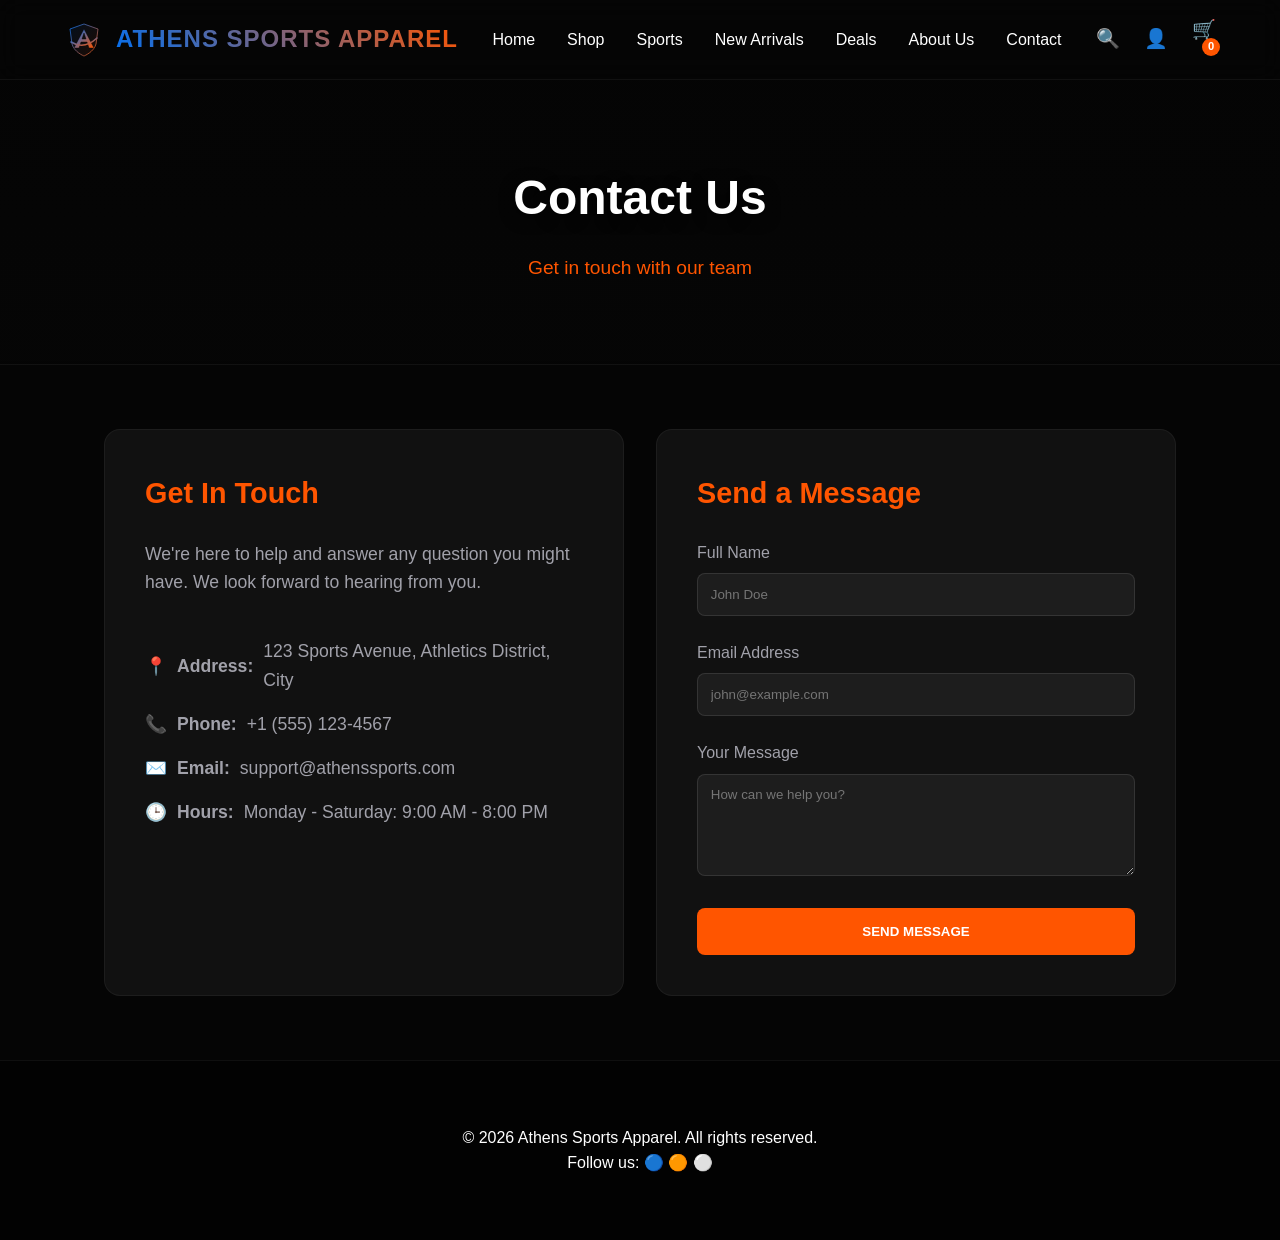
==== contact.html @ 91928bb5 "added new files" ====
<!DOCTYPE html>
<html lang="en">
<head>
    <meta charset="UTF-8">
    <meta name="viewport" content="width=device-width, initial-scale=1.0">
    <title>Contact Us - Athens Sports Apparel</title>
    <style>
        :root {
          --bg-color: #050505;
          --surface-color: #111111;
          --surface-hover: #1a1a1a;
          --text-main: #ffffff;
          --text-muted: #a1a1aa;
          --brand-blue: #0070f3;
          --brand-orange: #ff5500;
          --header-height: 80px;
          --transition: all 0.3s cubic-bezier(0.25, 0.8, 0.25, 1);
        }

        * { box-sizing: border-box; margin: 0; padding: 0; }
        body {
          font-family: 'Roboto', sans-serif;
          background-color: var(--bg-color);
          color: var(--text-main);
          line-height: 1.6;
          overflow-x: hidden;
          padding-top: var(--header-height);
        }

        /* HEADER */
        header {
          position: fixed; top: 0; left: 0; width: 100%; height: var(--header-height);
          display: flex; justify-content: space-between; align-items: center;
          padding: 0 5%; background: rgba(5, 5, 5, 0.8);
          backdrop-filter: blur(12px); z-index: 1000;
          border-bottom: 1px solid rgba(255, 255, 255, 0.05);
        }
        .logo-container { display: flex; align-items: center; gap: 12px; cursor: pointer; }
        .logo-img { width: 40px; height: 40px; transition: transform 0.3s ease; }
        .logo-container:hover .logo-img { transform: scale(1.1) rotate(-5deg); }
        .logo-text { font-size: 1.5rem; font-weight: 700; text-transform: uppercase; letter-spacing: 1px;
          background: linear-gradient(45deg, var(--brand-blue), var(--brand-orange));
          -webkit-background-clip: text; -webkit-text-fill-color: transparent; }
        nav ul { display: flex; list-style: none; gap: 2rem; }
        nav a { text-decoration: none; color: var(--text-main); font-weight: 500; transition: var(--transition); }
        nav a:hover { color: var(--brand-orange); }
        
        .icons { display: flex; gap: 1.5rem; align-items: center; font-size: 1.2rem; }
        .icons span { cursor: pointer; transition: var(--transition); position: relative;}
        .icons span:hover { transform: scale(1.1); color: var(--brand-blue); text-shadow: 0 0 10px rgba(0, 112, 243, 0.5); }
        .cart-count { position: absolute; top: -8px; right: -10px; background: var(--brand-orange); color: #fff; font-size: 0.7rem; font-weight: 700; width: 18px; height: 18px; display: flex; align-items: center; justify-content: center; border-radius: 50%; }

        /* PAGE HEADER */
        .page-header {
            padding: 5rem 5%; text-align: center;
            background: linear-gradient(rgba(5,5,5,0.7), rgba(5,5,5,0.9)), url('https://images.unsplash.com/photo-1518611012118-696072aa579a?auto=format&fit=crop&q=80') center/cover;
            border-bottom: 1px solid rgba(255,255,255,0.05);
        }
        .page-header h1 { font-size: 3rem; margin-bottom: 1rem; color: var(--text-main); text-shadow: 0 4px 15px rgba(0,0,0,0.8); }
        .page-header p { font-size: 1.2rem; color: var(--brand-orange); }
        
        .contact-container {
            display: flex;
            flex-wrap: wrap;
            padding: 4rem 5%;
            gap: 2rem;
            max-width: 1200px;
            margin: 0 auto;
        }
        
        .contact-info, .contact-form {
            flex: 1;
            min-width: 300px;
            background: var(--surface-color);
            padding: 2.5rem;
            border-radius: 16px;
            border: 1px solid rgba(255, 255, 255, 0.05);
        }

        .contact-info h2, .contact-form h2 {
            color: var(--brand-orange);
            margin-bottom: 1.5rem;
            font-size: 1.8rem;
        }

        .contact-info p {
            color: var(--text-muted);
            margin-bottom: 1rem;
            font-size: 1.1rem;
            display: flex;
            align-items: center;
            gap: 10px;
        }

        .form-group {
            margin-bottom: 1.5rem;
        }

        .form-group label {
            display: block;
            margin-bottom: 0.5rem;
            color: var(--text-muted);
        }

        .form-group input, .form-group textarea {
            width: 100%;
            padding: 0.8rem;
            background: rgba(255, 255, 255, 0.05);
            border: 1px solid rgba(255, 255, 255, 0.1);
            border-radius: 8px;
            color: var(--text-main);
            font-family: 'Roboto', sans-serif;
            transition: var(--transition);
        }

        .form-group input:focus, .form-group textarea:focus {
            outline: none;
            border-color: var(--brand-orange);
            background: rgba(255, 255, 255, 0.1);
        }

        .submit-btn {
            width: 100%;
            padding: 1rem;
            border: none;
            background: var(--brand-orange);
            color: white;
            font-weight: 700;
            text-transform: uppercase;
            border-radius: 8px;
            cursor: pointer;
            transition: var(--transition);
        }

        .submit-btn:hover {
            background: #ff7733;
            box-shadow: 0 4px 15px rgba(255, 85, 0, 0.4);
        }

        footer { background: #020202; padding: 4rem 5%; text-align: center; border-top: 1px solid rgba(255,255,255,0.05); margin-top: auto;}
        
        /* Layout fix to push footer to bottom if few products */
        body { min-height: 100vh; display: flex; flex-direction: column; }
    </style>
</head>
<body>
    <header>
        <div class="logo-container" onclick="window.location.href='dashboard.php'">
            <img src="logo.svg" alt="Athens Logo" class="logo-img">
            <div class="logo-text">Athens Sports Apparel</div>
        </div>
        <nav>
            <ul>
                <li><a href="dashboard.php">Home</a></li>
                <li><a href="category.php">Shop</a></li>
                <li><a href="dashboard.php#sports">Sports</a></li>
                <li><a href="category.php?sport=New%20Arrivals">New Arrivals</a></li>
                <li><a href="category.php?sport=Deals">Deals</a></li>
                <li><a href="about.html">About Us</a></li>
                <li><a href="contact.html">Contact</a></li>
            </ul>
        </nav>
        <div class="icons">
            <span class="search" id="search-icon">🔍</span>
            <span class="account" onclick="window.location.href='login.php'">👤</span>
            <span class="cart" onclick="window.location.href='cart.html'">🛒<span id="cart-count" class="cart-count">0</span></span>
        </div>
    </header>

    <div class="page-header">
        <h1>Contact Us</h1>
        <p>Get in touch with our team</p>
    </div>

    <div class="contact-container">
        <div class="contact-info">
            <h2>Get In Touch</h2>
            <p>We're here to help and answer any question you might have. We look forward to hearing from you.</p>
            <br>
            <p>📍 <strong>Address:</strong> 123 Sports Avenue, Athletics District, City</p>
            <p>📞 <strong>Phone:</strong> +1 (555) 123-4567</p>
            <p>✉️ <strong>Email:</strong> support@athenssports.com</p>
            <p>🕒 <strong>Hours:</strong> Monday - Saturday: 9:00 AM - 8:00 PM</p>
        </div>
        
        <div class="contact-form">
            <h2>Send a Message</h2>
            <form action="#" method="GET" onsubmit="alert('Message sent successfully! We will get back to you soon.'); return false;">
                <div class="form-group">
                    <label for="name">Full Name</label>
                    <input type="text" id="name" name="name" required placeholder="John Doe">
                </div>
                <div class="form-group">
                    <label for="email">Email Address</label>
                    <input type="email" id="email" name="email" required placeholder="john@example.com">
                </div>
                <div class="form-group">
                    <label for="message">Your Message</label>
                    <textarea id="message" name="message" rows="5" required placeholder="How can we help you?"></textarea>
                </div>
                <button type="submit" class="submit-btn">Send Message</button>
            </form>
        </div>
    </div>

    <footer>
        <p>© 2026 Athens Sports Apparel. All rights reserved.</p>
        <p>Follow us: 🔵 🟠 ⚪</p>
    </footer>

    <script src="main.js"></script>
</body>
</html>
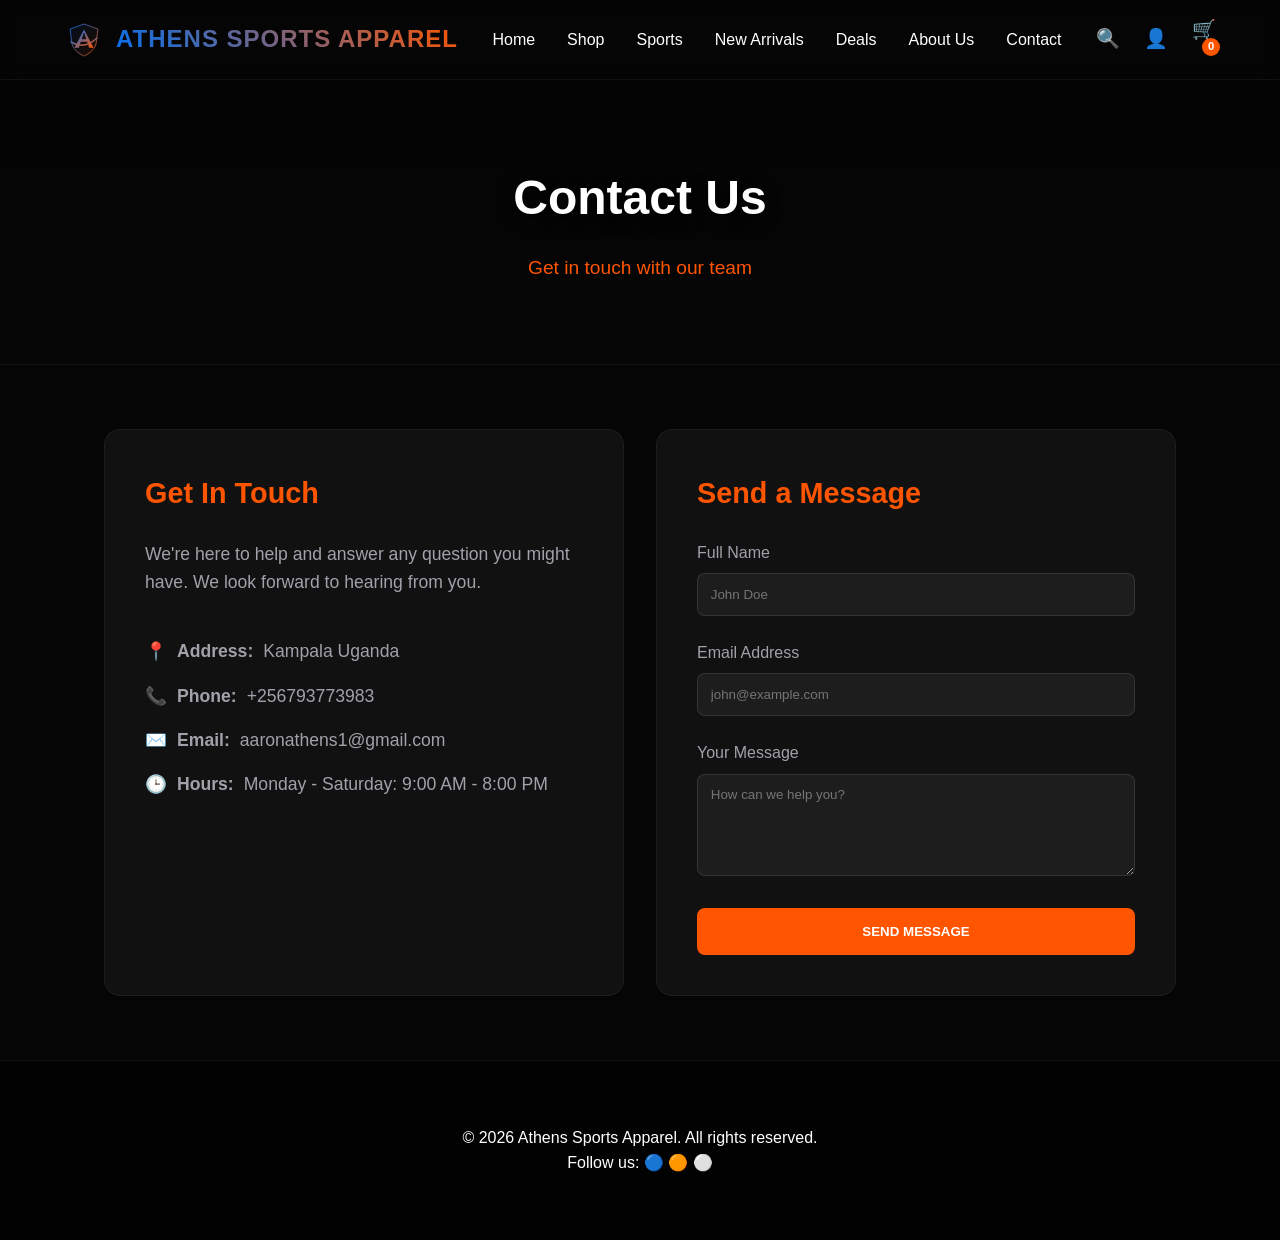
==== commit b11998b6: "Feat: Update contact info and implement admin messaging system" ====
--- a/contact.html
+++ b/contact.html
@@ -177,15 +177,15 @@
             <h2>Get In Touch</h2>
             <p>We're here to help and answer any question you might have. We look forward to hearing from you.</p>
             <br>
-            <p>📍 <strong>Address:</strong> 123 Sports Avenue, Athletics District, City</p>
-            <p>📞 <strong>Phone:</strong> +1 (555) 123-4567</p>
-            <p>✉️ <strong>Email:</strong> support@athenssports.com</p>
+            <p>📍 <strong>Address:</strong> Kampala Uganda</p>
+            <p>📞 <strong>Phone:</strong> +256793773983</p>
+            <p>✉️ <strong>Email:</strong> aaronathens1@gmail.com</p>
             <p>🕒 <strong>Hours:</strong> Monday - Saturday: 9:00 AM - 8:00 PM</p>
         </div>
         
         <div class="contact-form">
             <h2>Send a Message</h2>
-            <form action="#" method="GET" onsubmit="alert('Message sent successfully! We will get back to you soon.'); return false;">
+            <form id="contactForm">
                 <div class="form-group">
                     <label for="name">Full Name</label>
                     <input type="text" id="name" name="name" required placeholder="John Doe">
@@ -198,7 +198,7 @@
                     <label for="message">Your Message</label>
                     <textarea id="message" name="message" rows="5" required placeholder="How can we help you?"></textarea>
                 </div>
-                <button type="submit" class="submit-btn">Send Message</button>
+                <button type="submit" class="submit-btn" id="submitBtn">Send Message</button>
             </form>
         </div>
     </div>
@@ -209,5 +209,35 @@
     </footer>
 
     <script src="main.js"></script>
+    <script>
+        document.getElementById('contactForm').addEventListener('submit', async function(e) {
+            e.preventDefault();
+            const btn = document.getElementById('submitBtn');
+            const originalText = btn.textContent;
+            btn.textContent = 'Sending...';
+            btn.disabled = true;
+
+            const formData = new FormData(this);
+            
+            try {
+                const res = await fetch('process_contact.php', {
+                    method: 'POST',
+                    body: formData
+                });
+                const result = await res.json();
+                if (result.success) {
+                    alert('Message sent successfully! We will get back to you soon.');
+                    this.reset();
+                } else {
+                    alert('Error: ' + (result.error || 'Failed to send message.'));
+                }
+            } catch (err) {
+                alert('Request Failed: ' + err.message);
+            } finally {
+                btn.textContent = originalText;
+                btn.disabled = false;
+            }
+        });
+    </script>
 </body>
 </html>
